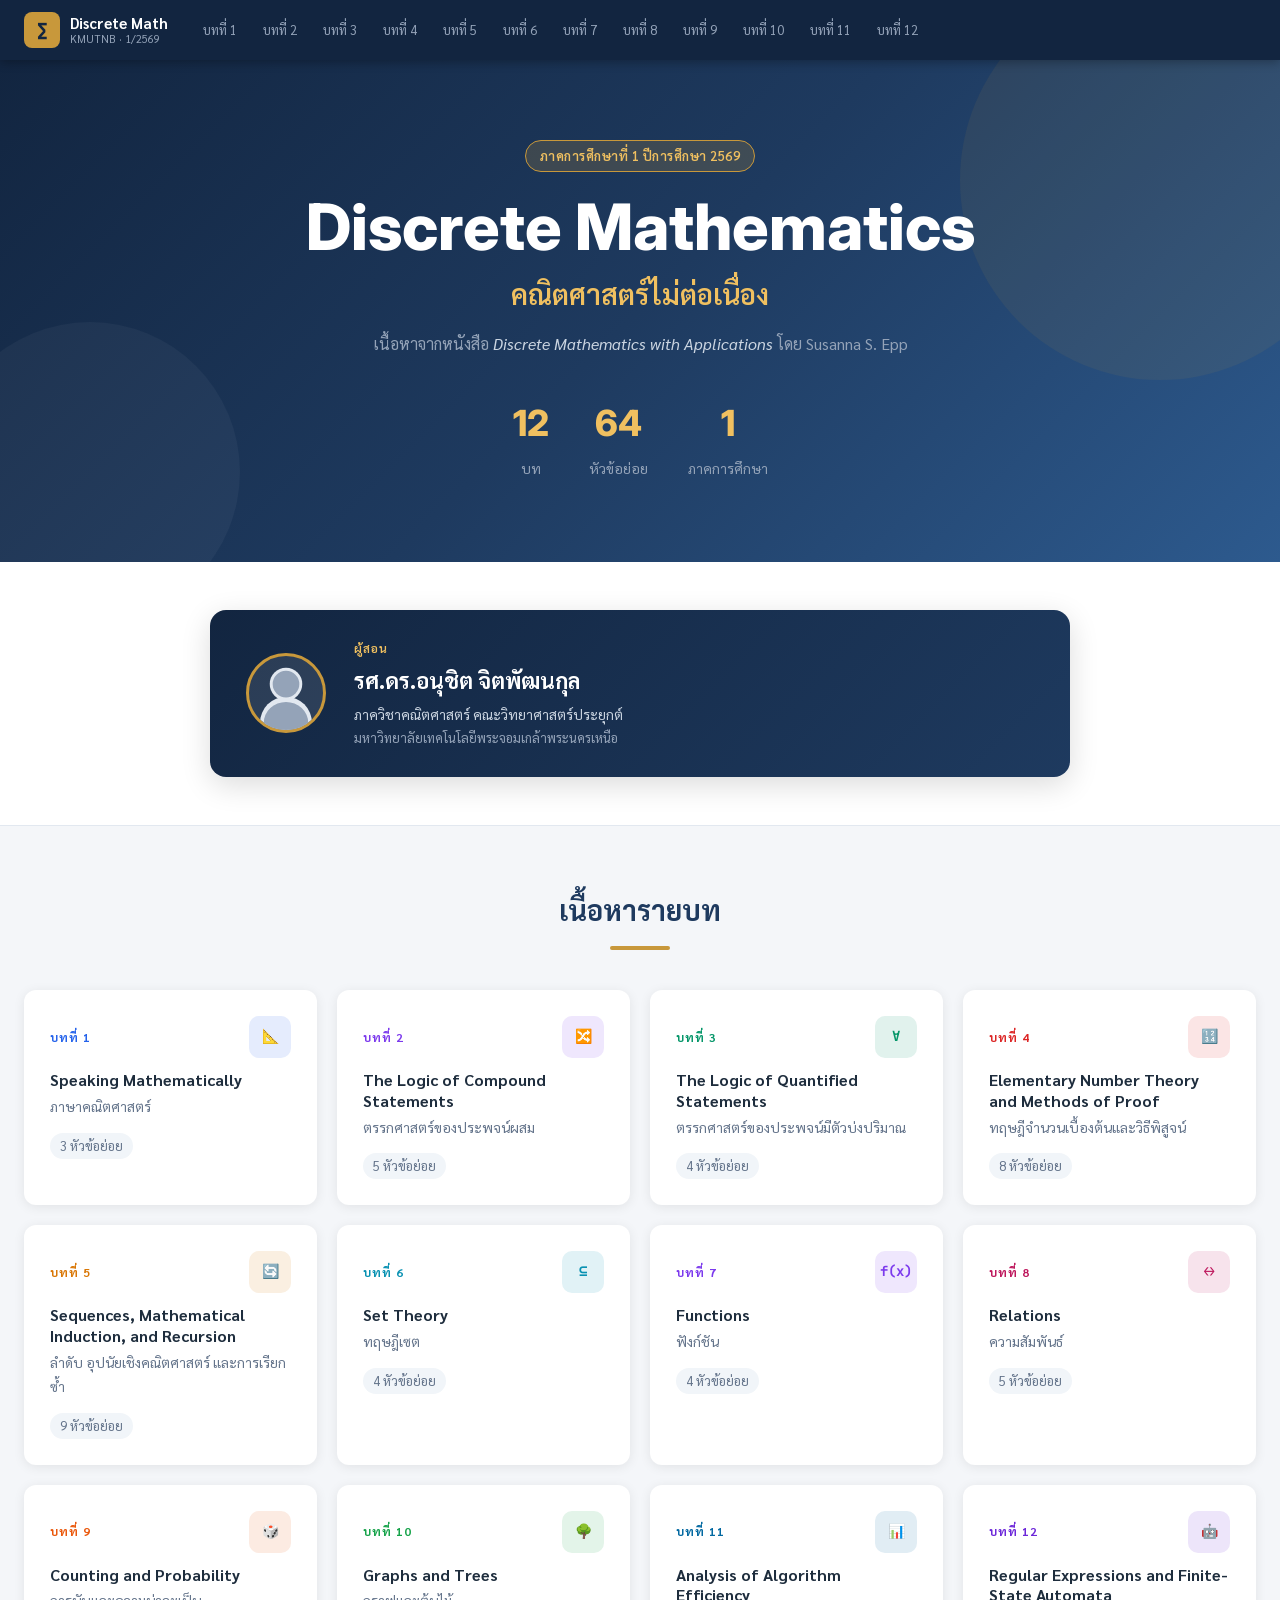
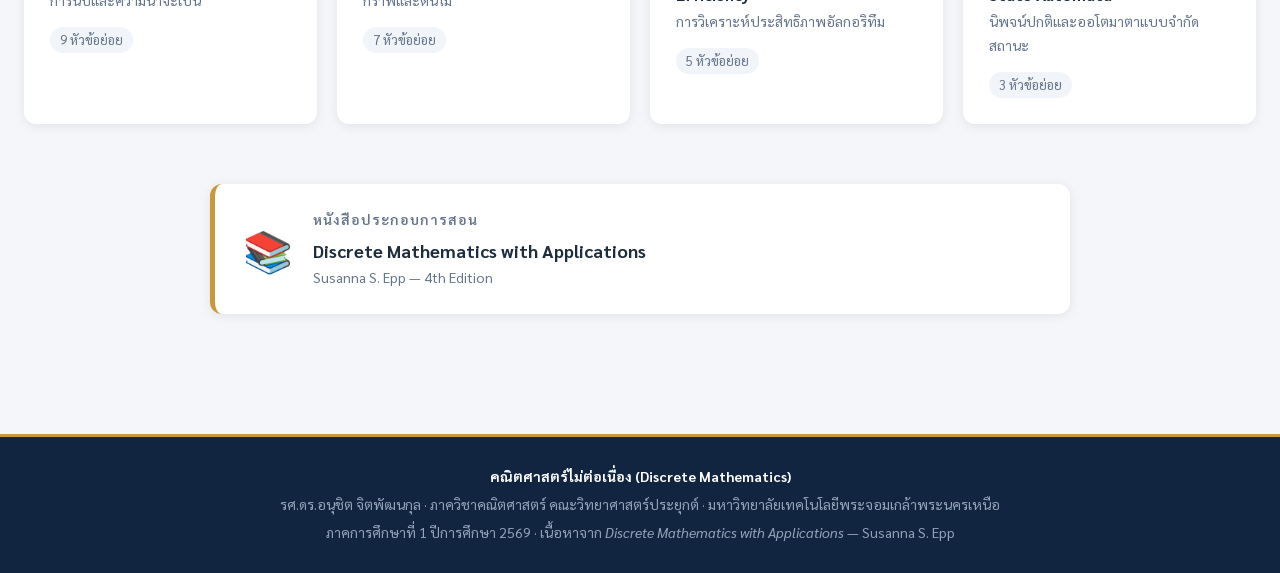
==== index.html @ 669b4173 "Initial commit: Discrete Mathematics course website Co-Authored-By: Claude Sonnet 4.6 <noreply@anthr" ====
<!DOCTYPE html>
<html lang="th">
<head>
  <meta charset="UTF-8">
  <meta name="viewport" content="width=device-width, initial-scale=1.0">
  <title>คณิตศาสตร์ไม่ต่อเนื่อง | รศ.ดร.อนุชิต จิตพัฒนกุล | KMUTNB</title>
  <meta name="description" content="เว็บไซต์รายวิชาคณิตศาสตร์ไม่ต่อเนื่อง (Discrete Mathematics) ภาคการศึกษาที่ 1 ปีการศึกษา 2569 โดย รศ.ดร.อนุชิต จิตพัฒนกุล มหาวิทยาลัยเทคโนโลยีพระจอมเกล้าพระนครเหนือ">
  <link rel="stylesheet" href="css/style.css">
  <link rel="icon" href="data:image/svg+xml,<svg xmlns='http://www.w3.org/2000/svg' viewBox='0 0 100 100'><text y='.9em' font-size='90'>∑</text></svg>">
</head>
<body>

  <header>
    <div class="header-inner">
      <a class="header-logo" onclick="renderHome()" href="#">
        <div class="logo-icon">∑</div>
        <div class="logo-text">
          Discrete Math
          <small>KMUTNB · 1/2569</small>
        </div>
      </a>

      <nav class="nav-chapters" id="nav-chapters">
        <!-- Chapters 1-12 rendered by JS -->
      </nav>

      <button class="menu-toggle" id="menu-toggle" aria-label="เมนู">☰</button>
    </div>
  </header>

  <div id="main-content"></div>

  <footer>
    <p><strong>คณิตศาสตร์ไม่ต่อเนื่อง (Discrete Mathematics)</strong></p>
    <p>รศ.ดร.อนุชิต จิตพัฒนกุล · ภาควิชาคณิตศาสตร์ คณะวิทยาศาสตร์ประยุกต์ · มหาวิทยาลัยเทคโนโลยีพระจอมเกล้าพระนครเหนือ</p>
    <p>ภาคการศึกษาที่ 1 ปีการศึกษา 2569 · เนื้อหาจาก <em>Discrete Mathematics with Applications</em> — Susanna S. Epp</p>
  </footer>

  <script src="js/app.js"></script>
  <script>
    // Populate header nav after courseData is loaded
    document.addEventListener('DOMContentLoaded', () => {
      const nav = document.getElementById('nav-chapters');
      courseData.chapters.forEach(ch => {
        const el = document.createElement('span');
        el.className = 'nav-chapter-item';
        el.dataset.ch = ch.id;
        el.textContent = `บทที่ ${ch.id}`;
        el.addEventListener('click', () => renderChapter(ch.id));
        nav.appendChild(el);
      });
    });
  </script>
</body>
</html>
---- css/style.css ----
/* ========================================
   Discrete Mathematics Course Website
   รศ.ดร.อนุชิต จิตพัฒนกุล | KMUTNB
   ======================================== */

@import url('https://fonts.googleapis.com/css2?family=Sarabun:wght@300;400;500;600;700;800&family=Inter:wght@400;500;600;700&family=JetBrains+Mono:wght@400;600&display=swap');

*, *::before, *::after { box-sizing: border-box; margin: 0; padding: 0; }

:root {
  --primary: #1e3a5f;
  --primary-dark: #122540;
  --primary-light: #2d5a8e;
  --gold: #c8983b;
  --gold-light: #f0c060;
  --bg: #f4f6f9;
  --bg-card: #ffffff;
  --text: #1e2d3d;
  --text-muted: #64748b;
  --border: #e2e8f0;
  --radius: 12px;
  --shadow: 0 2px 12px rgba(0,0,0,0.08);
  --shadow-hover: 0 8px 30px rgba(0,0,0,0.14);
}

html { scroll-behavior: smooth; }

body {
  font-family: 'Sarabun', 'Inter', sans-serif;
  background: var(--bg);
  color: var(--text);
  font-size: 16px;
  line-height: 1.7;
  min-height: 100vh;
}

/* ---- HEADER ---- */
header {
  background: var(--primary-dark);
  position: sticky;
  top: 0;
  z-index: 100;
  box-shadow: 0 2px 10px rgba(0,0,0,0.3);
}

.header-inner {
  max-width: 1280px;
  margin: 0 auto;
  padding: 0 24px;
  height: 60px;
  display: flex;
  align-items: center;
  gap: 16px;
}

.header-logo {
  display: flex;
  align-items: center;
  gap: 10px;
  cursor: pointer;
  text-decoration: none;
  flex-shrink: 0;
}

.logo-icon {
  width: 36px;
  height: 36px;
  background: var(--gold);
  border-radius: 8px;
  display: flex;
  align-items: center;
  justify-content: center;
  font-size: 18px;
  font-weight: 800;
  color: var(--primary-dark);
  font-family: 'JetBrains Mono', monospace;
}

.logo-text {
  color: white;
  font-weight: 700;
  font-size: 15px;
  line-height: 1.2;
}

.logo-text small {
  display: block;
  font-size: 11px;
  font-weight: 400;
  color: #94a3b8;
}

.nav-chapters {
  display: flex;
  gap: 4px;
  flex: 1;
  overflow-x: auto;
  scrollbar-width: none;
  padding: 0 8px;
}

.nav-chapters::-webkit-scrollbar { display: none; }

.nav-chapter-item {
  flex-shrink: 0;
  padding: 4px 10px;
  border-radius: 6px;
  color: #94a3b8;
  font-size: 13px;
  cursor: pointer;
  white-space: nowrap;
  transition: all 0.2s;
  border: 1px solid transparent;
}

.nav-chapter-item:hover {
  background: rgba(255,255,255,0.08);
  color: white;
}

.nav-chapter-item.active {
  background: var(--gold);
  color: var(--primary-dark);
  font-weight: 600;
  border-color: var(--gold);
}

.menu-toggle {
  display: none;
  background: none;
  border: none;
  color: white;
  font-size: 22px;
  cursor: pointer;
  padding: 4px 8px;
  flex-shrink: 0;
}

/* ---- HERO ---- */
.hero {
  background: linear-gradient(135deg, var(--primary-dark) 0%, var(--primary) 50%, #2d5a8e 100%);
  color: white;
  padding: 80px 24px;
  text-align: center;
  position: relative;
  overflow: hidden;
}

.hero::before {
  content: '';
  position: absolute;
  top: -80px; right: -80px;
  width: 400px; height: 400px;
  border-radius: 50%;
  background: rgba(200,152,59,0.08);
  pointer-events: none;
}

.hero::after {
  content: '';
  position: absolute;
  bottom: -60px; left: -60px;
  width: 300px; height: 300px;
  border-radius: 50%;
  background: rgba(255,255,255,0.04);
  pointer-events: none;
}

.hero-content { position: relative; z-index: 1; max-width: 720px; margin: 0 auto; }

.hero-badge {
  display: inline-block;
  background: rgba(200,152,59,0.2);
  border: 1px solid var(--gold);
  color: var(--gold-light);
  font-size: 13px;
  font-weight: 600;
  padding: 4px 14px;
  border-radius: 20px;
  margin-bottom: 20px;
  letter-spacing: 0.5px;
}

.hero-title {
  font-size: clamp(36px, 6vw, 64px);
  font-weight: 800;
  line-height: 1.1;
  margin-bottom: 8px;
  font-family: 'Inter', sans-serif;
}

.hero-subtitle {
  font-size: clamp(20px, 3vw, 28px);
  font-weight: 600;
  color: var(--gold-light);
  margin-bottom: 12px;
}

.hero-desc {
  font-size: 16px;
  color: #94a3b8;
  margin-bottom: 36px;
}

.hero-desc em { font-style: italic; color: #cbd5e1; }

.hero-stats {
  display: flex;
  justify-content: center;
  gap: 40px;
}

.stat { text-align: center; }
.stat-num { display: block; font-size: 36px; font-weight: 800; color: var(--gold-light); font-family: 'Inter', sans-serif; }
.stat-label { font-size: 14px; color: #94a3b8; }

/* ---- INSTRUCTOR ---- */
.instructor-section { padding: 48px 24px; background: white; border-bottom: 1px solid var(--border); }

.instructor-card {
  max-width: 860px;
  margin: 0 auto;
  display: flex;
  align-items: center;
  gap: 28px;
  background: linear-gradient(135deg, var(--primary-dark) 0%, var(--primary) 100%);
  border-radius: 16px;
  padding: 28px 36px;
  color: white;
  box-shadow: var(--shadow-hover);
}

.instructor-avatar {
  width: 80px;
  height: 80px;
  border-radius: 50%;
  background: rgba(255,255,255,0.1);
  overflow: hidden;
  flex-shrink: 0;
  border: 3px solid var(--gold);
}

.instructor-avatar svg { width: 100%; height: 100%; }

.instructor-label {
  font-size: 12px;
  font-weight: 600;
  text-transform: uppercase;
  letter-spacing: 1px;
  color: var(--gold-light);
  margin-bottom: 4px;
}

.instructor-name {
  font-size: 22px;
  font-weight: 700;
  margin-bottom: 4px;
}

.instructor-dept { font-size: 14px; color: #cbd5e1; }
.instructor-univ { font-size: 13px; color: #94a3b8; }

/* ---- CHAPTERS SECTION ---- */
.chapters-section { padding: 60px 24px; }

.container { max-width: 1280px; margin: 0 auto; }

.section-title {
  font-size: 28px;
  font-weight: 700;
  text-align: center;
  margin-bottom: 40px;
  color: var(--primary);
}

.section-title::after {
  content: '';
  display: block;
  width: 60px;
  height: 4px;
  background: var(--gold);
  border-radius: 2px;
  margin: 12px auto 0;
}

.chapters-grid {
  display: grid;
  grid-template-columns: repeat(auto-fill, minmax(280px, 1fr));
  gap: 20px;
}

.chapter-card {
  background: white;
  border-radius: var(--radius);
  padding: 24px;
  cursor: pointer;
  transition: all 0.25s;
  box-shadow: var(--shadow);
  border: 2px solid transparent;
  position: relative;
  overflow: hidden;
}

.chapter-card::before {
  content: '';
  position: absolute;
  top: 0; left: 0; right: 0;
  height: 4px;
  background: var(--ch-color);
  transform: scaleX(0);
  transition: transform 0.25s;
  transform-origin: left;
}

.chapter-card:hover {
  transform: translateY(-4px);
  box-shadow: var(--shadow-hover);
  border-color: var(--ch-color);
}

.chapter-card:hover::before { transform: scaleX(1); }

.chapter-card-header {
  display: flex;
  align-items: center;
  justify-content: space-between;
  margin-bottom: 12px;
}

.chapter-num {
  font-size: 12px;
  font-weight: 700;
  text-transform: uppercase;
  letter-spacing: 1px;
  color: var(--ch-color);
}

.chapter-icon {
  font-size: 22px;
  width: 42px;
  height: 42px;
  background: color-mix(in srgb, var(--ch-color) 12%, white);
  border-radius: 10px;
  display: flex;
  align-items: center;
  justify-content: center;
  font-family: 'JetBrains Mono', monospace;
  font-weight: 700;
  color: var(--ch-color);
  font-size: 14px;
}

.chapter-card-title-en {
  font-size: 16px;
  font-weight: 700;
  color: var(--text);
  margin-bottom: 4px;
  line-height: 1.3;
}

.chapter-card-title-th {
  font-size: 14px;
  color: var(--text-muted);
  margin-bottom: 12px;
}

.chapter-card-sections {
  font-size: 13px;
  color: var(--text-muted);
  background: #f1f5f9;
  display: inline-block;
  padding: 2px 10px;
  border-radius: 20px;
}

.chapter-card-arrow {
  position: absolute;
  bottom: 20px;
  right: 20px;
  color: var(--ch-color);
  font-size: 18px;
  font-weight: 700;
  opacity: 0;
  transform: translateX(-6px);
  transition: all 0.25s;
}

.chapter-card:hover .chapter-card-arrow {
  opacity: 1;
  transform: translateX(0);
}

/* ---- BOOK SECTION ---- */
.book-section { padding: 0 24px 60px; }

.book-card {
  max-width: 860px;
  margin: 0 auto;
  display: flex;
  align-items: center;
  gap: 20px;
  background: white;
  border-radius: var(--radius);
  padding: 24px 28px;
  box-shadow: var(--shadow);
  border-left: 5px solid var(--gold);
}

.book-icon { font-size: 40px; flex-shrink: 0; }
.book-info h3 { font-size: 14px; font-weight: 600; color: var(--text-muted); text-transform: uppercase; letter-spacing: 1px; margin-bottom: 4px; }
.book-title { font-size: 18px; font-weight: 700; color: var(--text); }
.book-author { font-size: 14px; color: var(--text-muted); }

/* ---- CHAPTER HERO ---- */
.chapter-hero {
  background: linear-gradient(135deg, var(--primary-dark), var(--ch-color, var(--primary)));
  color: white;
  padding: 48px 24px;
}

.back-btn {
  background: rgba(255,255,255,0.12);
  color: white;
  border: 1px solid rgba(255,255,255,0.2);
  padding: 6px 16px;
  border-radius: 8px;
  cursor: pointer;
  font-size: 14px;
  font-family: 'Sarabun', sans-serif;
  margin-bottom: 24px;
  transition: background 0.2s;
}

.back-btn:hover { background: rgba(255,255,255,0.2); }

.chapter-hero-content { text-align: center; }

.chapter-hero-num {
  font-size: 13px;
  font-weight: 600;
  text-transform: uppercase;
  letter-spacing: 2px;
  color: rgba(255,255,255,0.6);
  margin-bottom: 8px;
}

.chapter-hero-icon {
  font-size: 18px;
  font-weight: 800;
  font-family: 'JetBrains Mono', monospace;
  background: rgba(255,255,255,0.15);
  display: inline-flex;
  align-items: center;
  justify-content: center;
  width: 56px;
  height: 56px;
  border-radius: 14px;
  margin-bottom: 16px;
  color: var(--gold-light);
}

.chapter-hero-title {
  font-size: clamp(22px, 4vw, 36px);
  font-weight: 800;
  margin-bottom: 8px;
}

.chapter-hero-subtitle {
  font-size: 18px;
  color: var(--gold-light);
  font-weight: 500;
}

/* ---- CHAPTER BODY ---- */
.chapter-body { padding: 48px 24px; }

.chapter-layout {
  display: grid;
  grid-template-columns: 260px 1fr;
  gap: 32px;
  max-width: 1280px;
  margin: 0 auto;
  align-items: start;
}

/* ---- SIDEBAR ---- */
.chapter-sidebar {
  background: white;
  border-radius: var(--radius);
  padding: 20px;
  box-shadow: var(--shadow);
  position: sticky;
  top: 76px;
}

.chapter-sidebar h4 {
  font-size: 12px;
  font-weight: 700;
  text-transform: uppercase;
  letter-spacing: 1px;
  color: var(--text-muted);
  padding-bottom: 12px;
  border-bottom: 1px solid var(--border);
  margin-bottom: 12px;
}

.sidebar-chapters { list-style: none; }

.sidebar-chapters li {
  display: flex;
  align-items: center;
  gap: 10px;
  padding: 8px 10px;
  border-radius: 8px;
  cursor: pointer;
  transition: all 0.2s;
  margin-bottom: 2px;
}

.sidebar-chapters li:hover { background: #f1f5f9; }

.sidebar-chapters li.active {
  background: color-mix(in srgb, var(--ch-color) 12%, white);
  font-weight: 600;
}

.sidebar-chapters li.active .sidebar-num {
  background: var(--ch-color);
  color: white;
}

.sidebar-num {
  width: 26px;
  height: 26px;
  border-radius: 6px;
  background: #f1f5f9;
  display: flex;
  align-items: center;
  justify-content: center;
  font-size: 12px;
  font-weight: 700;
  flex-shrink: 0;
  transition: all 0.2s;
}

.sidebar-title {
  font-size: 13px;
  color: var(--text);
  line-height: 1.3;
}

/* ---- CHAPTER MAIN ---- */
.chapter-summary {
  background: white;
  border-radius: var(--radius);
  padding: 24px 28px;
  margin-bottom: 28px;
  box-shadow: var(--shadow);
  border-left: 4px solid var(--gold);
}

.chapter-summary h3 { font-size: 15px; color: var(--text-muted); margin-bottom: 8px; }
.chapter-summary p { font-size: 16px; color: var(--text); line-height: 1.8; }

.sections-title {
  font-size: 20px;
  font-weight: 700;
  margin-bottom: 16px;
  color: var(--primary);
}

.sections-list { display: flex; flex-direction: column; gap: 12px; margin-bottom: 36px; }

.section-item {
  background: white;
  border-radius: var(--radius);
  padding: 18px 20px;
  display: flex;
  gap: 16px;
  box-shadow: var(--shadow);
  transition: all 0.2s;
  border: 1px solid var(--border);
}

.section-item:hover {
  border-color: var(--ch-color);
  box-shadow: 0 4px 16px rgba(0,0,0,0.1);
  transform: translateX(4px);
}

.section-num {
  font-family: 'JetBrains Mono', monospace;
  font-size: 13px;
  font-weight: 600;
  color: var(--ch-color);
  min-width: 40px;
  padding-top: 2px;
  flex-shrink: 0;
}

.section-content h4 { font-size: 16px; font-weight: 600; color: var(--text); margin-bottom: 4px; }
.section-content p { font-size: 14px; color: var(--text-muted); }

/* ---- CHAPTER NAV ---- */
.chapter-nav {
  display: flex;
  justify-content: space-between;
  gap: 12px;
  margin-top: 8px;
}

.nav-btn {
  padding: 10px 24px;
  border-radius: 8px;
  font-size: 15px;
  font-family: 'Sarabun', sans-serif;
  font-weight: 600;
  cursor: pointer;
  transition: all 0.2s;
  border: 2px solid var(--primary);
  color: var(--primary);
  background: white;
}

.nav-btn:hover {
  background: var(--primary);
  color: white;
}

/* ---- FOOTER ---- */
footer {
  background: var(--primary-dark);
  color: #94a3b8;
  text-align: center;
  padding: 28px 24px;
  font-size: 14px;
  border-top: 3px solid var(--gold);
  margin-top: 60px;
}

footer strong { color: white; }
footer p + p { margin-top: 4px; }

/* ---- RESPONSIVE ---- */
@media (max-width: 900px) {
  .chapter-layout { grid-template-columns: 1fr; }
  .chapter-sidebar { position: static; }
  .nav-chapters { display: none; }
  .nav-chapters.open {
    display: flex;
    flex-direction: column;
    position: absolute;
    top: 60px; left: 0; right: 0;
    background: var(--primary-dark);
    padding: 12px 16px;
    border-top: 1px solid rgba(255,255,255,0.1);
    z-index: 99;
  }
  .menu-toggle { display: block; }
  .instructor-card { flex-direction: column; text-align: center; }
}

@media (max-width: 600px) {
  .hero { padding: 52px 20px; }
  .hero-stats { gap: 24px; }
  .chapters-grid { grid-template-columns: 1fr; }
  .chapter-card { padding: 18px; }
}
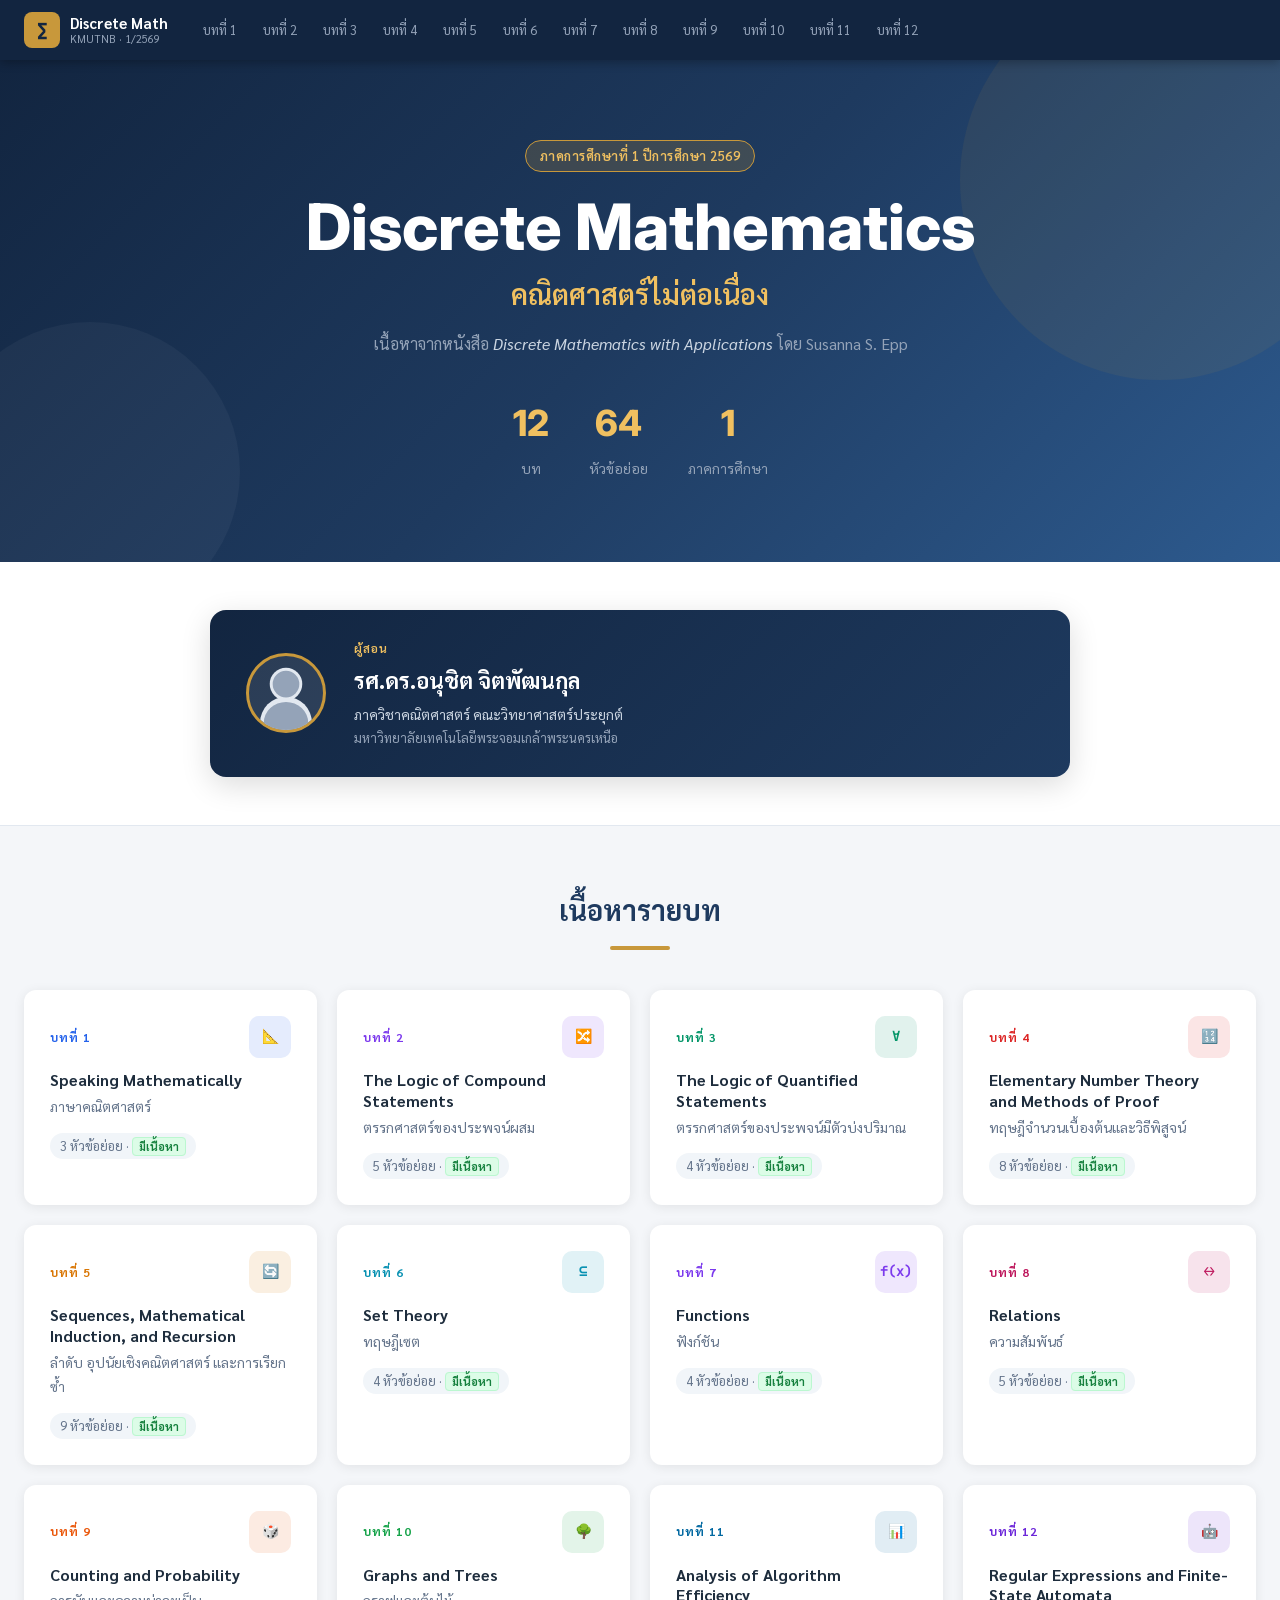
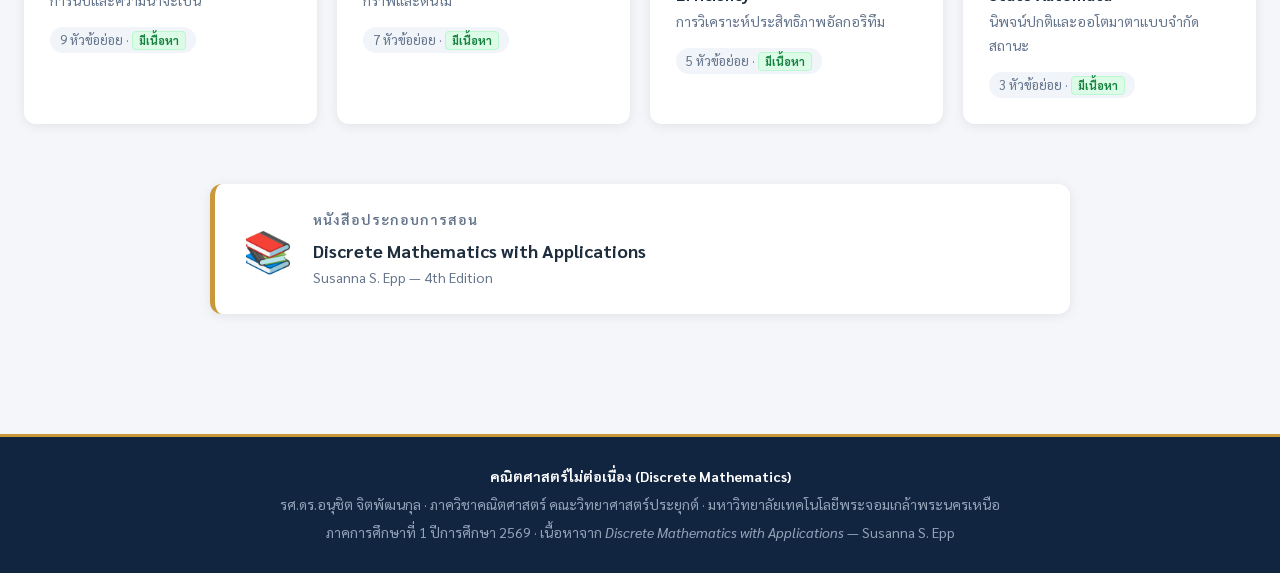
==== commit 88f8fba5: "Fix chapter nav links — navigate to contentPage HTML files Header nav and sidebar chapter list now n" ====
--- a/index.html
+++ b/index.html
@@ -46,7 +46,10 @@
         el.className = 'nav-chapter-item';
         el.dataset.ch = ch.id;
         el.textContent = `บทที่ ${ch.id}`;
-        el.addEventListener('click', () => renderChapter(ch.id));
+        el.addEventListener('click', () => {
+          if (ch.contentPage) window.location.href = ch.contentPage;
+          else renderChapter(ch.id);
+        });
         nav.appendChild(el);
       });
     });
--- a/css/style.css
+++ b/css/style.css
@@ -24,6 +24,8 @@
 }
 
 html { scroll-behavior: smooth; }
+/* Ensure anchor targets not hidden under sticky header */
+:target { scroll-margin-top: 80px; }
 
 body {
   font-family: 'Sarabun', 'Inter', sans-serif;
@@ -371,6 +373,16 @@
   display: inline-block;
   padding: 2px 10px;
   border-radius: 20px;
+}
+
+.badge-ready {
+  background: #dcfce7;
+  color: #15803d;
+  font-size: 11px;
+  font-weight: 700;
+  padding: 1px 6px;
+  border-radius: 4px;
+  border: 1px solid #bbf7d0;
 }
 
 .chapter-card-arrow {
